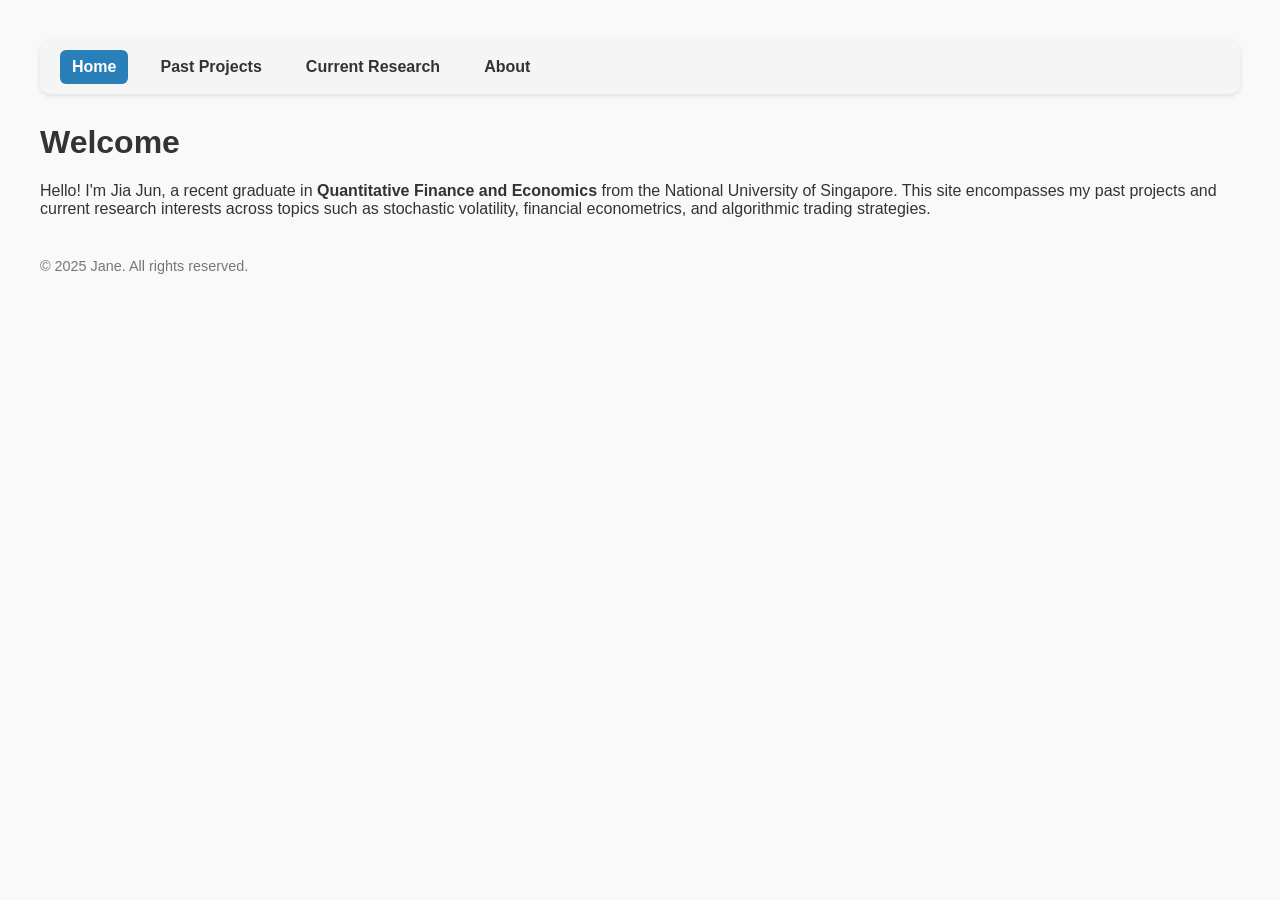
==== index.html @ 850a7ae5 "Update index.html" ====
<!DOCTYPE html>
<html lang="en">
<head>
  <meta charset="UTF-8">
  <title>Jia Jun | Portfolio</title>
  <style>
    body {
      font-family: Arial, sans-serif;
      margin: 40px;
      background-color: #f9f9f9;
      color: #333;
    }

    nav {
      background-color: #f5f5f5;
      padding: 10px 20px;
      border-radius: 10px;
      display: flex;
      gap: 20px;
      margin-bottom: 30px;
      box-shadow: 0 2px 5px rgba(0,0,0,0.1);
    }

    nav a {
      text-decoration: none;
      color: #333;
      font-weight: bold;
      padding: 8px 12px;
      border-radius: 6px;
      transition: background-color 0.2s, color 0.2s;
    }

    nav a:hover,
    nav a.active {
      background-color: #2980b9;
      color: white;
    }

    footer {
      margin-top: 40px;
      font-size: 0.9em;
      color: #777;
    }
  </style>
</head>
<body>

  <!-- Navigation bar -->
  <nav>
    <a href="index.html" class="active">Home</a>
    <a href="projects.html">Past Projects</a>
    <a href="research.html">Current Research</a>
    <a href="about.html">About</a>
  </nav>

  <!-- Homepage Content -->
  <h1>Welcome</h1>
  <p>
    Hello! I'm Jia Jun, a recent graduate in <strong>Quantitative Finance and Economics</strong> from the National University of Singapore.
    This site encompasses my past projects and current research interests across topics such as stochastic volatility, financial econometrics,
    and algorithmic trading strategies.
  </p>

  <footer>
    <p>© 2025 Jane. All rights reserved.</p>
  </footer>

</body>
</html>
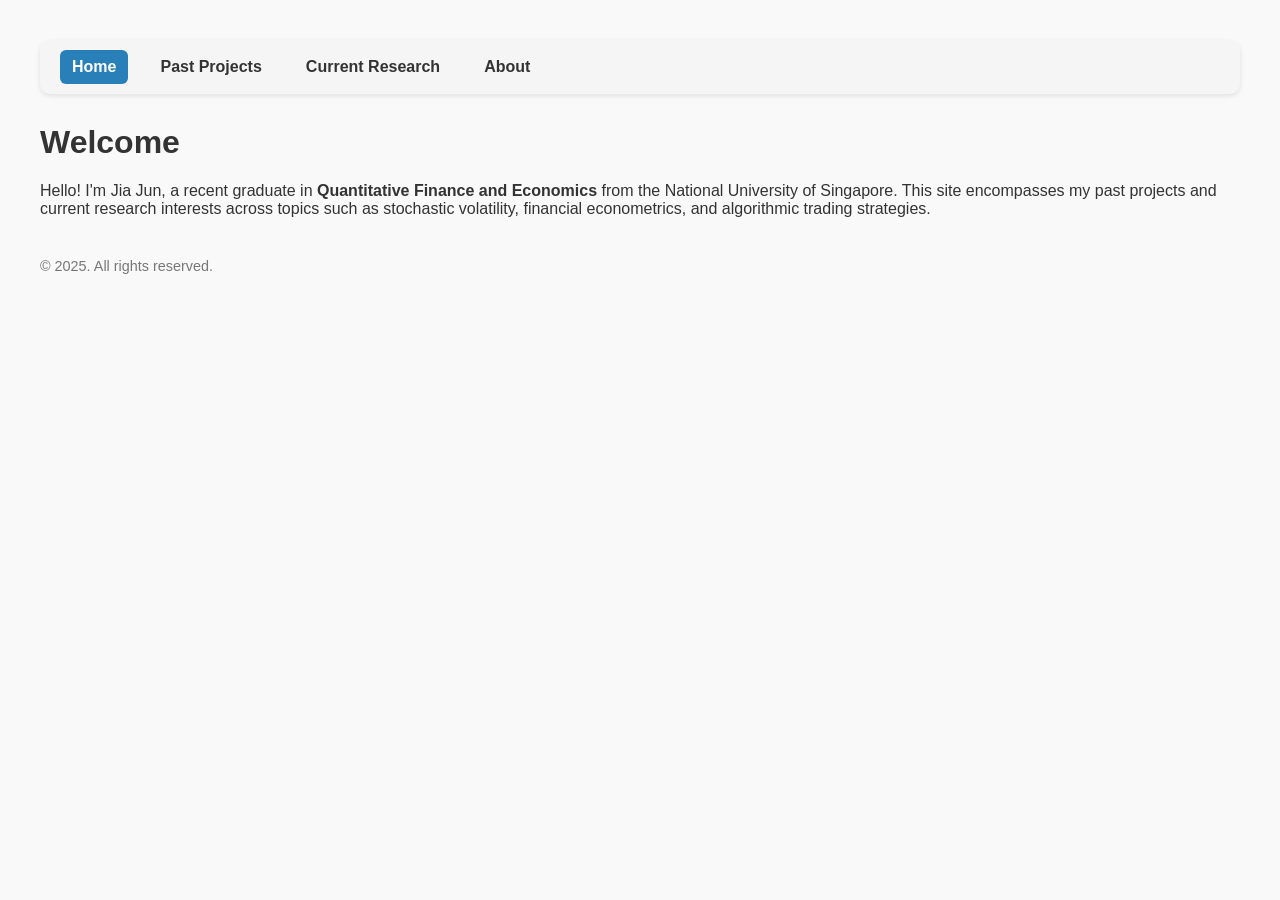
==== commit a4e603bc: "Update index.html" ====
--- a/index.html
+++ b/index.html
@@ -62,7 +62,7 @@
   </p>
 
   <footer>
-    <p>© 2025 Jane. All rights reserved.</p>
+    <p>© 2025. All rights reserved.</p>
   </footer>
 
 </body>
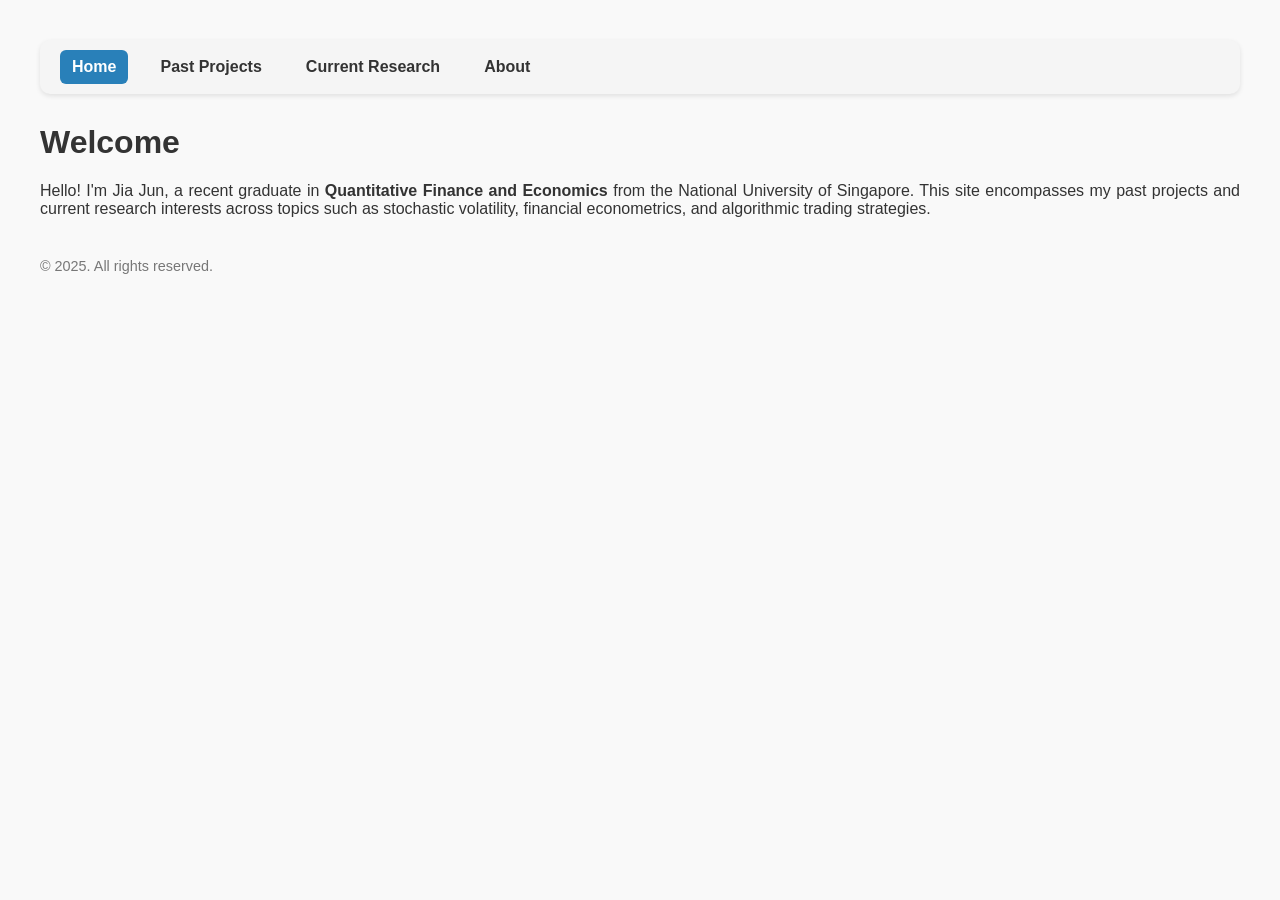
==== commit 5ffbbbb3: "Update index.html" ====
--- a/index.html
+++ b/index.html
@@ -41,6 +41,10 @@
       font-size: 0.9em;
       color: #777;
     }
+
+    p {
+      text-align: justify;
+    }
   </style>
 </head>
 <body>
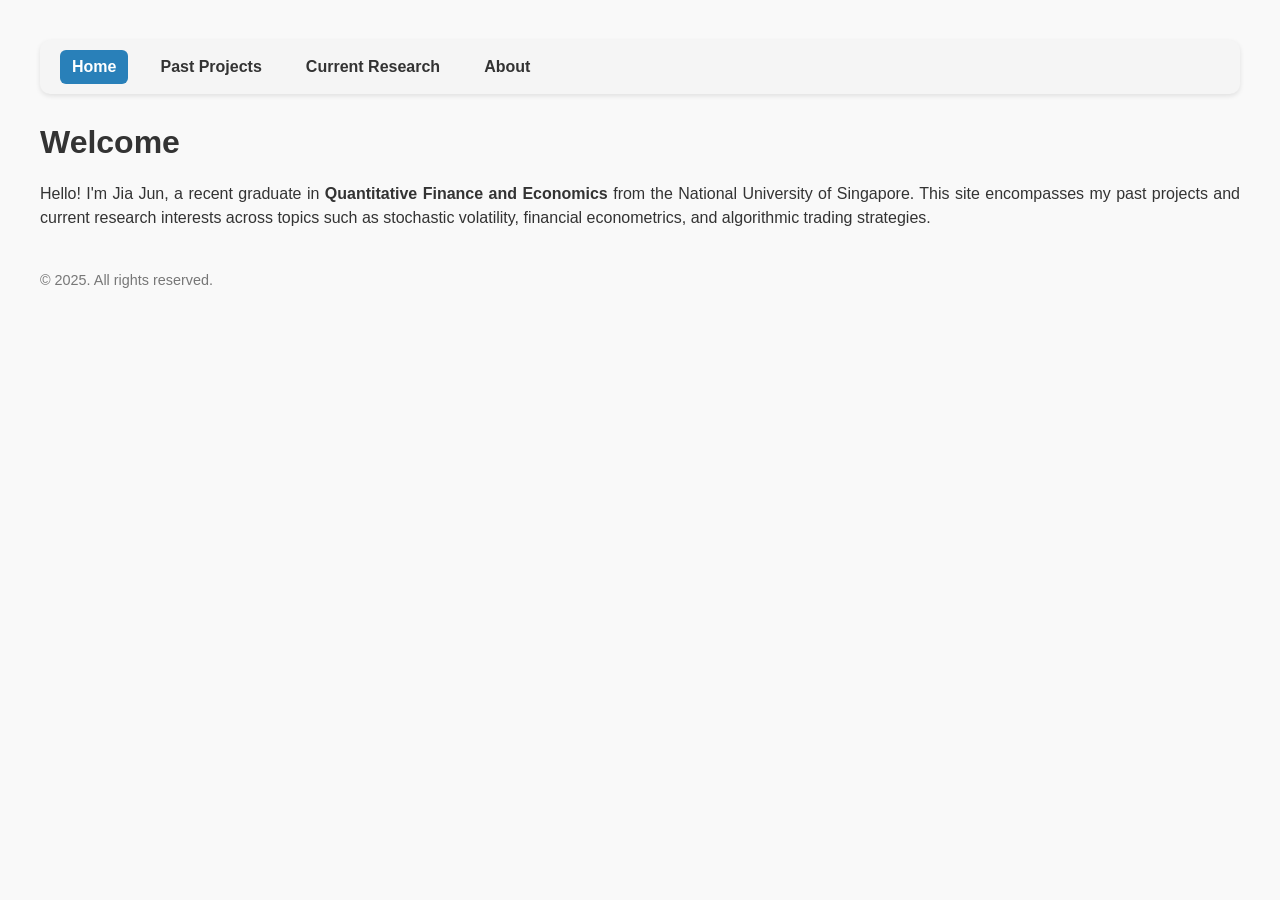
==== commit 3be8e25d: "Update index.html" ====
--- a/index.html
+++ b/index.html
@@ -44,6 +44,7 @@
 
     p {
       text-align: justify;
+      line-height: 1.5;
     }
   </style>
 </head>
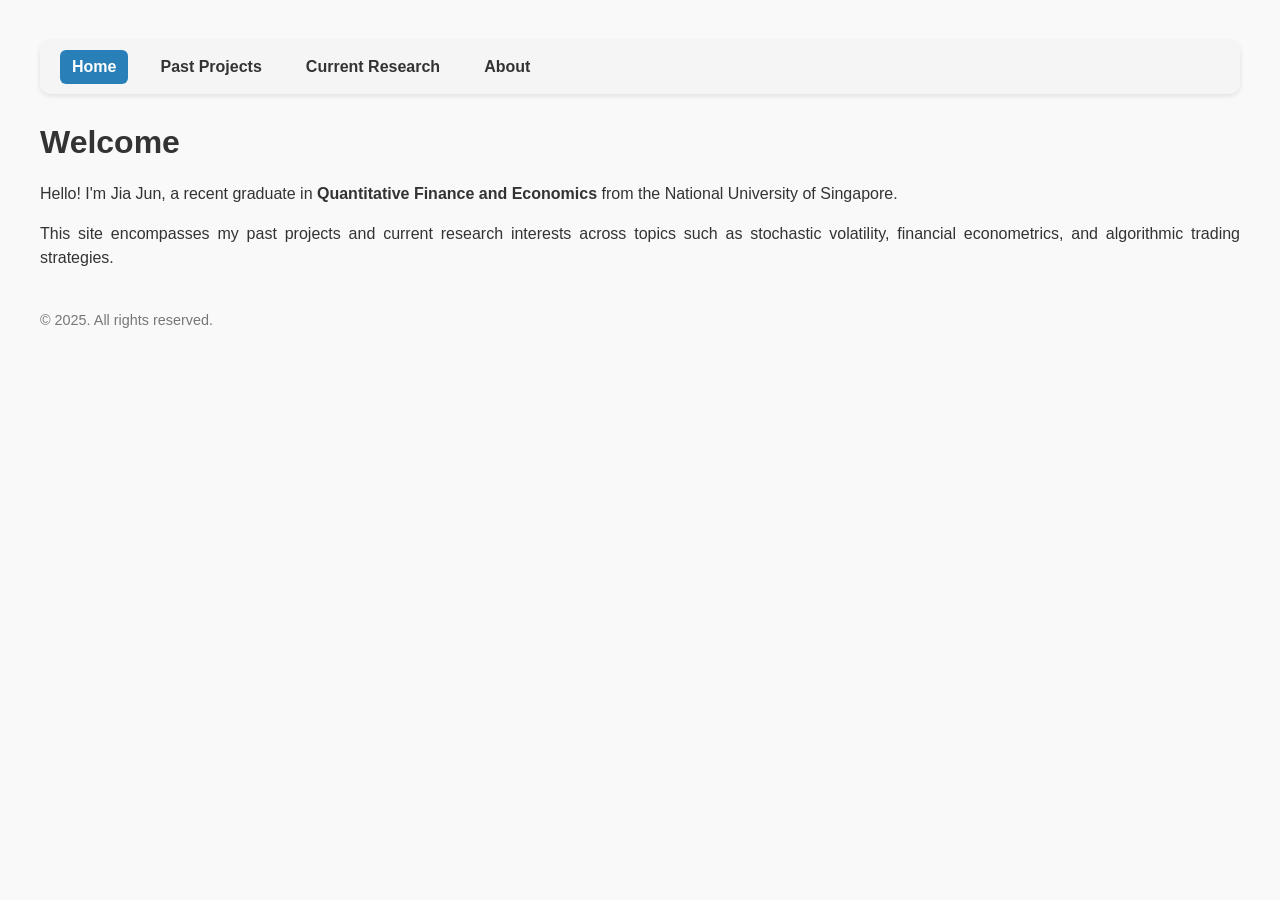
==== commit 9a1aa4b4: "Update index.html" ====
--- a/index.html
+++ b/index.html
@@ -62,6 +62,9 @@
   <h1>Welcome</h1>
   <p>
     Hello! I'm Jia Jun, a recent graduate in <strong>Quantitative Finance and Economics</strong> from the National University of Singapore.
+  </p>
+
+  <p>
     This site encompasses my past projects and current research interests across topics such as stochastic volatility, financial econometrics,
     and algorithmic trading strategies.
   </p>
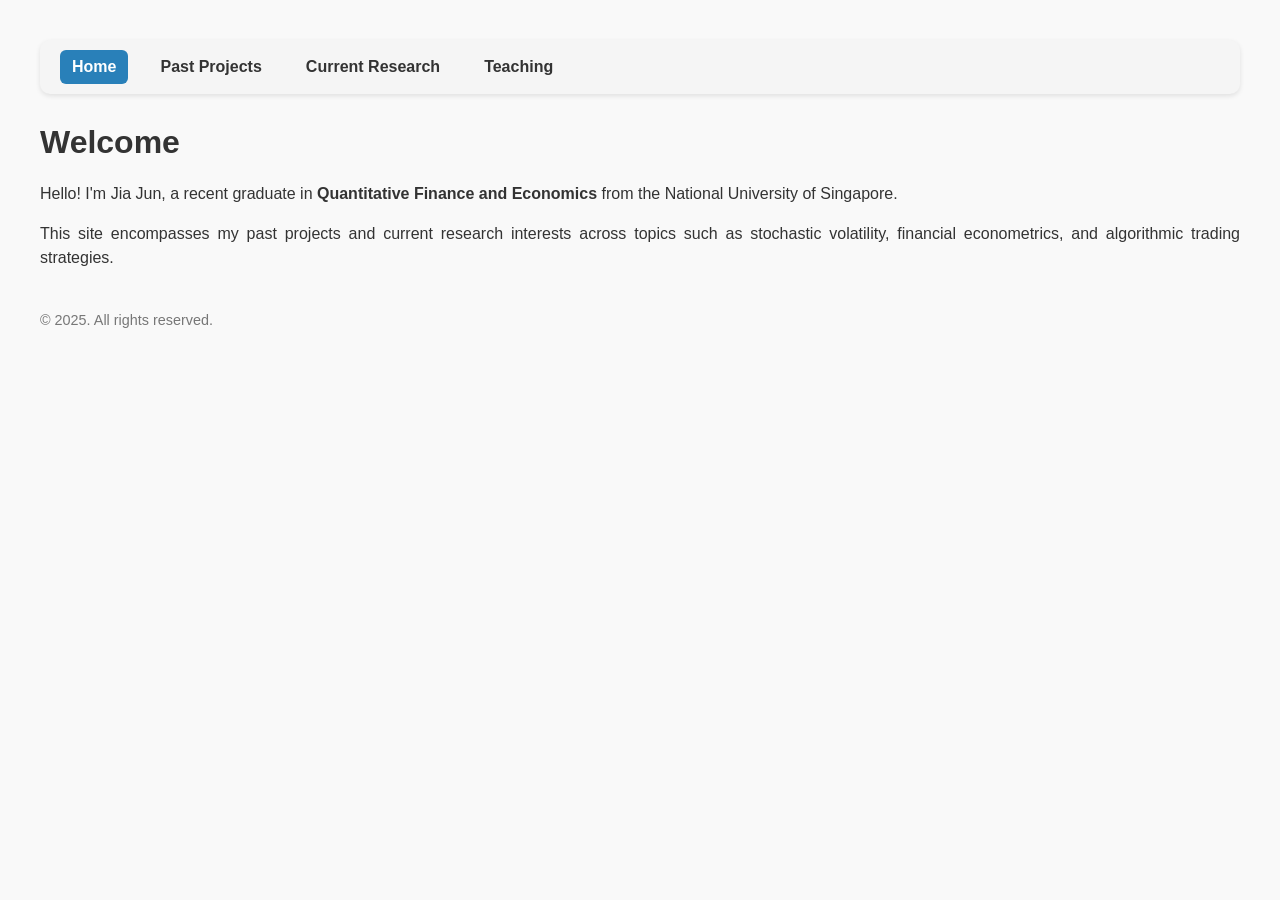
==== commit 419c7a6b: "Update index.html" ====
--- a/index.html
+++ b/index.html
@@ -55,7 +55,7 @@
     <a href="index.html" class="active">Home</a>
     <a href="projects.html">Past Projects</a>
     <a href="research.html">Current Research</a>
-    <a href="about.html">About</a>
+    <a href="teaching.html">Teaching</a>
   </nav>
 
   <!-- Homepage Content -->
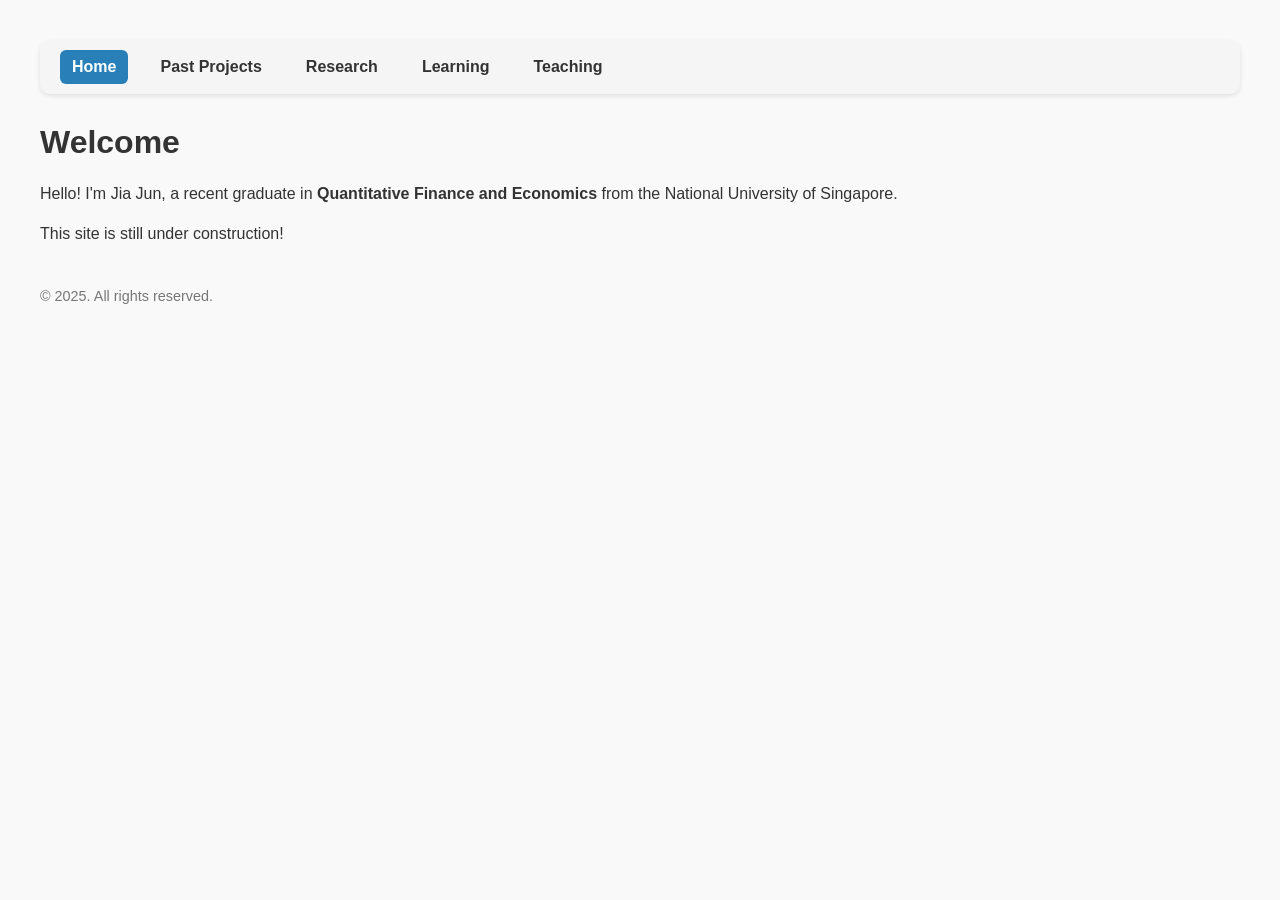
==== commit 07ba46d3: "Update index.html" ====
--- a/index.html
+++ b/index.html
@@ -54,7 +54,8 @@
   <nav>
     <a href="index.html" class="active">Home</a>
     <a href="projects.html">Past Projects</a>
-    <a href="research.html">Current Research</a>
+    <a href="research.html">Research</a>
+    <a href="learning.html">Learning</a>
     <a href="teaching.html">Teaching</a>
   </nav>
 
@@ -65,8 +66,7 @@
   </p>
 
   <p>
-    This site encompasses my past projects and current research interests across topics such as stochastic volatility, financial econometrics,
-    and algorithmic trading strategies.
+    This site is still under construction!
   </p>
 
   <footer>
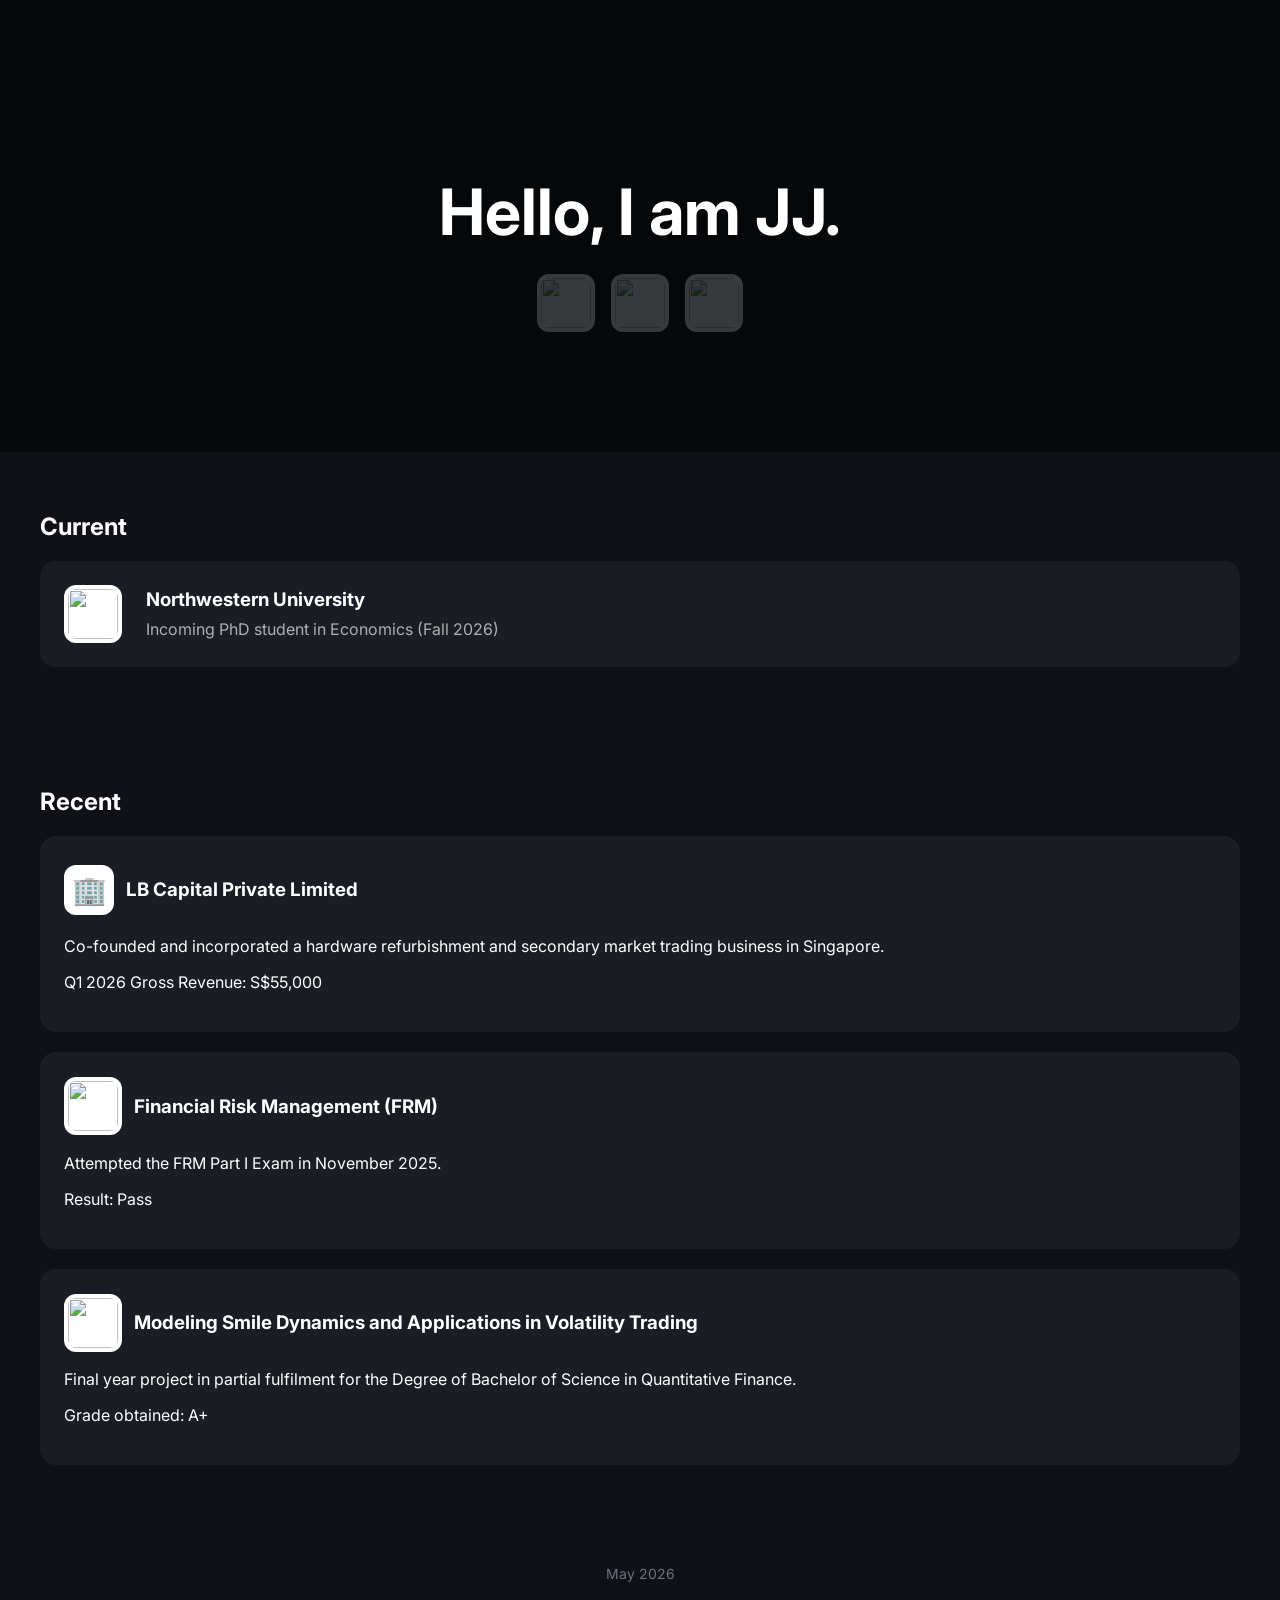
==== commit ee3c1317: "Summary Update (May 19, 2026)" ====
--- a/index.html
+++ b/index.html
@@ -2,76 +2,118 @@
 <html lang="en">
 <head>
   <meta charset="UTF-8">
-  <title>Jia Jun | Portfolio</title>
-  <style>
-    body {
-      font-family: Arial, sans-serif;
-      margin: 40px;
-      background-color: #f9f9f9;
-      color: #333;
-    }
+  <meta name="viewport" content="width=device-width, initial-scale=1.0">
 
-    nav {
-      background-color: #f5f5f5;
-      padding: 10px 20px;
-      border-radius: 10px;
-      display: flex;
-      gap: 20px;
-      margin-bottom: 30px;
-      box-shadow: 0 2px 5px rgba(0,0,0,0.1);
-    }
+  <title>JJ</title>
 
-    nav a {
-      text-decoration: none;
-      color: #333;
-      font-weight: bold;
-      padding: 8px 12px;
-      border-radius: 6px;
-      transition: background-color 0.2s, color 0.2s;
-    }
+  <link rel="stylesheet" href="style.css">
 
-    nav a:hover,
-    nav a.active {
-      background-color: #2980b9;
-      color: white;
-    }
+  <link rel="preconnect" href="https://fonts.googleapis.com">
+  <link rel="preconnect" href="https://fonts.gstatic.com" crossorigin>
+  <link href="https://fonts.googleapis.com/css2?family=Inter:wght@400;500;600;700&display=swap" rel="stylesheet">
 
-    footer {
-      margin-top: 40px;
-      font-size: 0.9em;
-      color: #777;
-    }
+  <link rel="stylesheet"
+    href="https://cdnjs.cloudflare.com/ajax/libs/font-awesome/6.5.1/css/all.min.css">
 
-    p {
-      text-align: justify;
-      line-height: 1.5;
-    }
-  </style>
 </head>
 <body>
 
-  <!-- Navigation bar -->
-  <nav>
-    <a href="index.html" class="active">Home</a>
-    <a href="projects.html">Past Projects</a>
-    <a href="research.html">Research</a>
-    <a href="learning.html">Learning</a>
-    <a href="teaching.html">Teaching</a>
-  </nav>
+  <section class="hero">
+    <h1>Hello, I am JJ.</h1>
 
-  <!-- Homepage Content -->
-  <h1>Welcome</h1>
-  <p>
-    Hello! I'm Jia Jun, a recent graduate in <strong>Quantitative Finance and Economics</strong> from the National University of Singapore.
-  </p>
+    <div class="socials">
 
-  <p>
-    This site is still under construction!
-  </p>
+    <a href="https://github.com/aijnuj1456" target="_blank">
 
-  <footer>
-    <p>© 2025. All rights reserved.</p>
-  </footer>
+      <img 
+        src="https://cdn-icons-png.flaticon.com/512/25/25231.png"
+        class="logo"
+      >
+    </a>
 
+    <a href="https://www.linkedin.com/in/jiajunlow/" target="_blank">
+        <img
+          src="https://cdn-icons-png.flaticon.com/512/174/174857.png"
+          class="logo"
+        >
+    </a>
+
+    <a href="mailto:aijnuj1456@gmail.com">
+        <img
+          src="https://cdn-icons-png.flaticon.com/512/561/561127.png"
+          class="logo"
+        >
+    </a>
+
+    </div>
+  </section>
+
+<section class="current">
+
+  <h2>Current</h2>
+
+  <div class="card">
+
+    <div class="card-content">
+
+      <img
+        src="https://upload.wikimedia.org/wikipedia/commons/thumb/5/56/Northwestern_University_seal.svg/330px-Northwestern_University_seal.svg.png"
+        class="logo"
+      >
+
+      <div class="card-text">
+        <h3>Northwestern University</h3>
+        <p>Incoming PhD student in Economics (Fall 2026)</p>
+      </div>
+
+    </div>
+
+  </div>
+
+</section>
+
+
+
+
+
+  <section class="recents">
+    <h2>Recent</h2>
+
+    <div class="card">
+      <div class="card-header">
+        <div class="icon">🏢</div>
+
+        <h3>LB Capital Private Limited</h3>
+      </div>
+      <p>Co-founded and incorporated a hardware refurbishment and secondary market trading business in Singapore.</p>
+      <p> Q1 2026 Gross Revenue: S$55,000</p>
+    </div>
+
+    <div class="card">
+      <div class="card-header">
+        <img src="https://media.licdn.com/dms/image/v2/D4E0BAQFLfvOKO8hmBA/company-logo_200_200/B4EZbzR9QzGcAI-/0/1747838293333/global_association_of_risk_professionals_logo?e=1780531200&v=beta&t=IW6lZJMXb9HBwdE3z3K6ArcSPd93BUfeoYaBwSaBkpQ"
+             class="logo"
+        >
+        <h3>Financial Risk Management (FRM)</h3>
+      </div>
+      <p> Attempted the FRM Part I Exam in November 2025. </p>
+      <p> Result: Pass</p>
+    </div>
+
+    <div class="card">
+      <div class="card-header">
+        <img src="https://www.nus.edu.sg/images/default-source/identity-images/NUS_logo_full-vertical.jpg"
+             class="logo"
+        >
+        <h3>Modeling Smile Dynamics and Applications in Volatility Trading</h3>
+      </div>
+      <p>Final year project in partial fulfilment for the Degree of Bachelor of Science in Quantitative Finance.  </p>
+      <p> Grade obtained: A+</p>
+    </div>
+  </section>
+
+<footer>
+  May 2026
+</footer>
 </body>
-</html>
+</html>
--- a/style.css
+++ b/style.css
@@ -0,0 +1,111 @@
+body {
+  margin: 0;
+  font-family: 'Inter', sans-serif;
+  background: #0f1117;
+  color: white;
+}
+
+.hero {
+  padding: 120px 40px;
+  text-align: center;
+
+  background-image:
+    linear-gradient(rgba(0,0,0,0.6), rgba(0,0,0,0.6)),
+    url("cover.jpg");
+
+  background-size: cover;
+  background-position: center;
+}
+
+.hero h1 {
+  font-size: 64px;
+  margin-bottom: 10px;
+}
+
+.hero p {
+  font-size: 20px;
+  color: #b0b0b0;
+}
+
+.recents {
+  padding: 40px;
+}
+
+.card {
+  background: #1a1d24;
+  padding: 24px;
+  border-radius: 16px;
+  margin-bottom: 20px;
+}
+
+.card-header {
+  display: flex;
+  align-items: center;
+  gap: 12px;
+  margin-bottom: 12px;
+}
+
+.logo,
+.icon {
+  width: 50px;
+  height: 50px;
+  border-radius: 12px;
+
+  display: flex;
+  align-items: center;
+  justify-content: center;
+
+  background: white;
+}
+
+.logo {
+  object-fit: contain;
+  padding: 4px;
+}
+
+.icon {
+  font-size: 28px;
+}
+
+.socials {
+  display: flex;
+  justify-content: center;
+  gap: 16px;
+  margin-top: 24px;
+}
+
+.current {
+  padding: 40px;
+}
+
+.card-content {
+  display: flex;
+  align-items: center;
+  gap: 24px;
+}
+
+.card-text h3 {
+  margin: 0 0 8px 0;
+}
+
+.card-text p {
+  margin: 0;
+  color: #b0b0b0;
+}
+
+.socials .logo {
+  opacity: 0.2;
+  transition: 0.25s;
+}
+
+.socials .logo:hover {
+  opacity: 1;
+  transform: scale(1.08);
+}
+
+footer {
+  text-align: center;
+  padding: 40px;
+  color: #6b7280;
+  font-size: 14px;
+}
